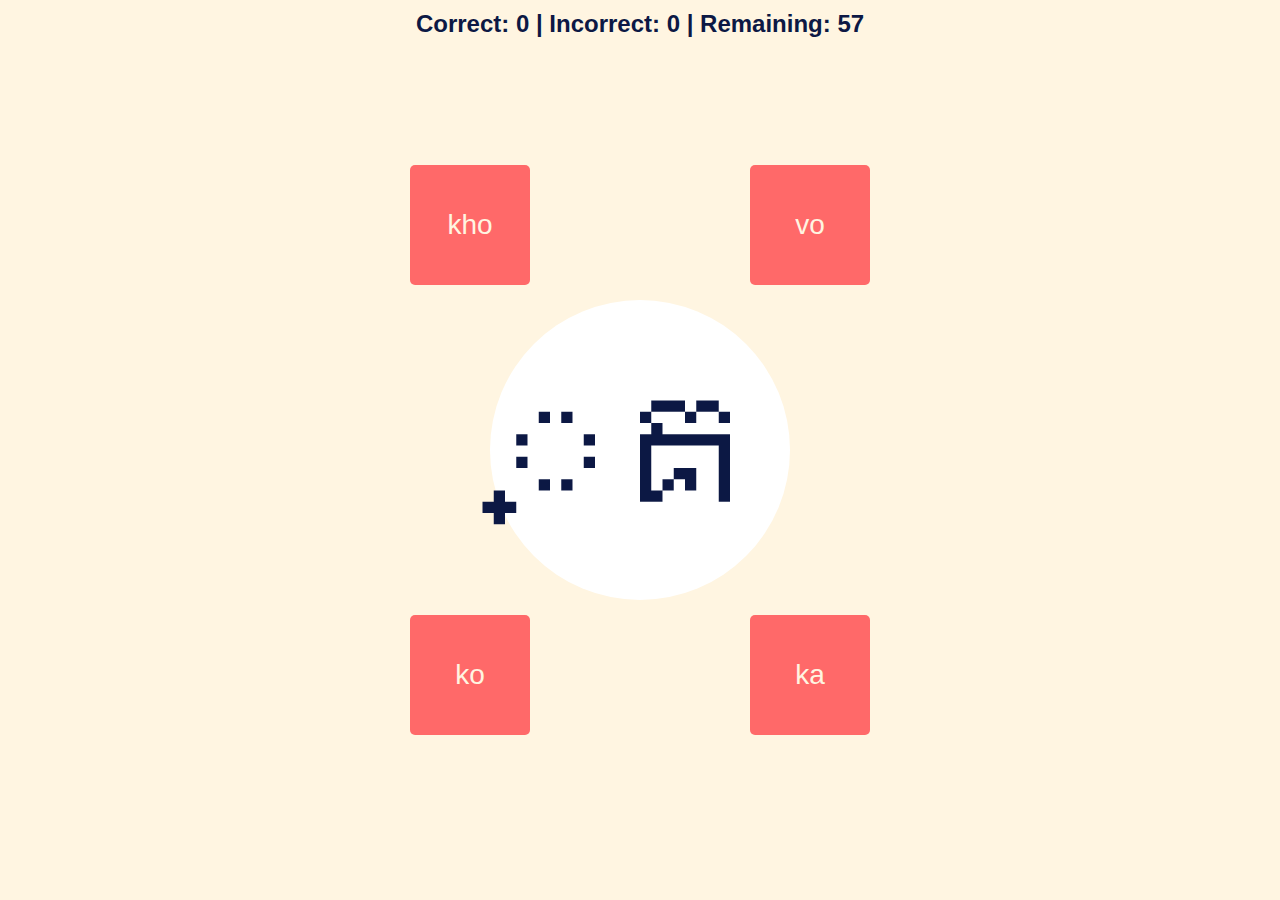
==== index.html @ ad2aab5b "Update index.html" ====
<!DOCTYPE html>
<html lang="en">
<head>
    <meta charset="UTF-8">
    <meta name="viewport" content="width=device-width, initial-scale=1.0">
    <title>Khmer Letter Game</title>
    <style>
        body {
            background-color: #FFF5E1;
            font-family: Arial, sans-serif;
            display: flex;
            justify-content: center;
            align-items: center;
            height: 100vh;
            margin: 0;
            overflow: hidden;
        }
        .container {
            position: relative;
            width: 500px;
            height: 500px;
        }
        .khmer-letter-container {
            position: absolute;
            top: 50%;
            left: 50%;
            transform: translate(-50%, -50%);
            width: 300px;
            height: 300px;
            background-color: white;
            border-radius: 50%;
            display: flex;
            justify-content: center;
            align-items: center;
        }
        .khmer-letter {
            font-size: 180px;
            color: #0C1844;
        }
        .option {
            position: absolute;
            width: 120px;
            height: 120px;
            padding: 10px;
            background-color: #FF6969;
            color: #FFF5E1;
            border: none;
            border-radius: 5px;
            cursor: pointer;
            transition: background-color 0.3s;
            font-size: 28px;
            display: flex;
            justify-content: center;
            align-items: center;
        }
        .option:hover {
            background-color: #C80036;
        }
        .option:nth-child(2) { top: -35px; left: 20px; }
        .option:nth-child(3) { top: -35px; right: 20px; }
        .option:nth-child(4) { bottom: -35px; left: 20px; }
        .option:nth-child(5) { bottom: -35px; right: 20px; }
        .result {
            position: absolute;
            top: 80%;
            left: 50%;
            transform: translate(-50%, -50%);
            font-size: 80px;
            display: none;
            color: #C80036;
            width: 100%; 
            text-align: center; 
        }
        .tracker {
            position: absolute;
            top: 10px;
            left: 50%;
            transform: translateX(-50%);
            font-size: 24px;
            color: #0C1844; 
            font-weight: bold;
        }
        .correct {
            background-color: #4CAF50 !important; /* Green color for correct answer */
            color: white !important;
        }
        @keyframes float {
            0% { transform: translate(-50%, -50%) translateY(0px); }
            50% { transform: translate(-50%, -50%) translateY(-10px); }
            100% { transform: translate(-50%, -50%) translateY(0px); }
        }
        @keyframes float1 {
            0% { transform: translateY(0px); }
            50% { transform: translateY(-8px) translateX(5px); }
            100% { transform: translateY(0px); }
        }
        @keyframes float2 {
            0% { transform: translateY(0px); }
            50% { transform: translateY(-10px) translateX(-3px); }
            100% { transform: translateY(0px); }
        }
        @keyframes float3 {
            0% { transform: translateY(0px); }
            50% { transform: translateY(-7px) translateX(-6px); }
            100% { transform: translateY(0px); }
        }
        @keyframes float4 {
            0% { transform: translateY(0px); }
            50% { transform: translateY(-9px) translateX(4px); }
            100% { transform: translateY(0px); }
        }
        @media (hover: none) {
            .option:hover {
                background-color: #FF6969;
            }
        }
    </style>
</head>
<body>
    <div class="tracker" id="tracker">Correct: 0 Incorrect: 0 Remaining: 0</div>
    <div class="container">
        <div class="khmer-letter-container">
            <div class="khmer-letter" id="khmerLetter"></div>
        </div>
        <button class="option" onclick="checkAnswer(this)"></button>
        <button class="option" onclick="checkAnswer(this)"></button>
        <button class="option" onclick="checkAnswer(this)"></button>
        <button class="option" onclick="checkAnswer(this)"></button>
        <div class="result" id="result"></div>
    </div>

    <script>
        let consonants = [];
        let currentConsonant;
        let correct = 0;
        let incorrect = 0;
        let remaining;
        let isWaitingForNextRound = false;

        // Load JSON data
        fetch('./khmer-consonant-list.JSON')  // Use a relative path
            .then(response => response.json())
            .then(data => {
                consonants = data;
                remaining = consonants.length;
                updateTracker();
                newRound();
            })
            .catch(error => {
                console.error('Error loading JSON:', error);
                alert('Failed to load consonant data. Please try refreshing the page.');
            });

        function updateTracker() {
            document.getElementById('tracker').textContent = `Correct: ${correct} | Incorrect: ${incorrect} | Remaining: ${remaining}`;
        }

        function newRound() {
            if (remaining === 0) {
                alert("Game Over! You've seen all the consonants.");
                return;
            }

            const index = Math.floor(Math.random() * consonants.length);
            currentConsonant = consonants[index];
            consonants.splice(index, 1);
            remaining--;

            document.getElementById('khmerLetter').textContent = currentConsonant.khmer;

            const options = [currentConsonant.phonetic];
            while (options.length < 4) {
                const randomPhonetic = consonants[Math.floor(Math.random() * consonants.length)].phonetic;
                if (!options.includes(randomPhonetic)) {
                    options.push(randomPhonetic);
                }
            }

            // Shuffle options
            options.sort(() => Math.random() - 0.5);

            // Set button text
            const buttons = document.querySelectorAll('.option');
            buttons.forEach((button, index) => {
                button.textContent = options[index];
            });

            updateTracker();
        }

        function checkAnswer(button) {
            if (isWaitingForNextRound) return; // Prevent multiple clicks while waiting

            const resultElement = document.getElementById('result');
            const buttons = document.querySelectorAll('.option');
            
            isWaitingForNextRound = true;
            
            if (button.textContent === currentConsonant.phonetic) {
                resultElement.innerHTML = '✓';
                correct++;
                button.classList.add('correct');
                playPronunciation(currentConsonant);
            } else {
                resultElement.innerHTML = '✗';
                incorrect++;
                // Highlight the correct answer
                buttons.forEach(btn => {
                    if (btn.textContent === currentConsonant.phonetic) {
                        btn.classList.add('correct');
                    }
                });
            }
            resultElement.style.display = 'block';
            updateTracker();
            
            // Disable all buttons after an answer is selected
            buttons.forEach(btn => btn.disabled = true);

            setTimeout(prepareNextRound, 1500);
        }

        function prepareNextRound() {
            const resultElement = document.getElementById('result');
            resultElement.style.display = 'none';
            
            const buttons = document.querySelectorAll('.option');
            buttons.forEach(btn => {
                btn.classList.remove('correct');
                btn.disabled = false;
                btn.blur();
            });

            isWaitingForNextRound = false;
            newRound();
        }

        function playPronunciation(consonant) {
            // This function is not defined in the provided code, so I'll leave it as is.
            // You might need to implement this function or adjust it according to your needs.
        }
    </script>
</body>
</html>
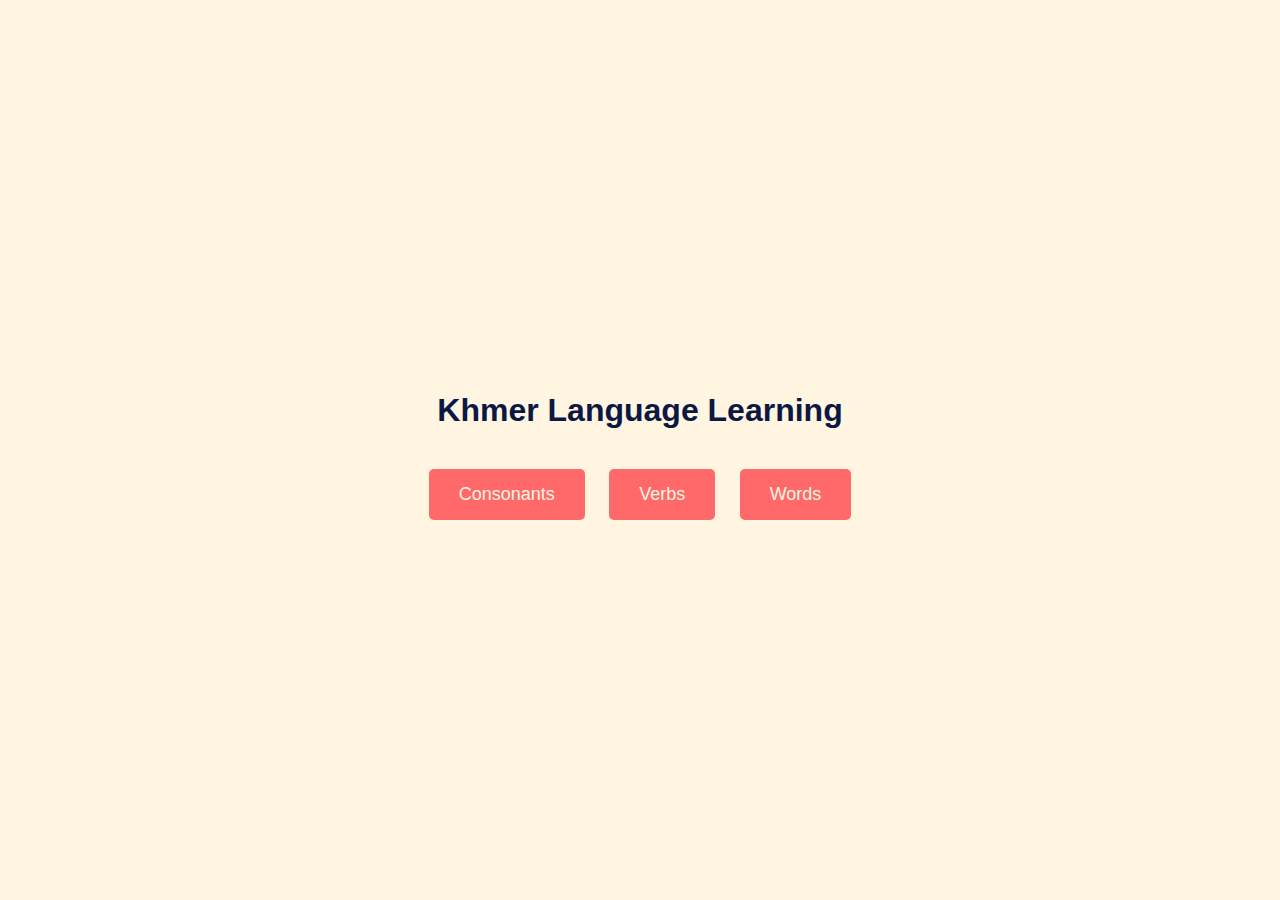
==== commit 00d1ea9e: "Folder Additions" ====
--- a/index.html
+++ b/index.html
@@ -3,242 +3,46 @@
 <head>
     <meta charset="UTF-8">
     <meta name="viewport" content="width=device-width, initial-scale=1.0">
-    <title>Khmer Letter Game</title>
+    <title>Khmer Language Learning</title>
     <style>
         body {
+            font-family: Arial, sans-serif;
             background-color: #FFF5E1;
-            font-family: Arial, sans-serif;
             display: flex;
             justify-content: center;
             align-items: center;
             height: 100vh;
             margin: 0;
-            overflow: hidden;
         }
         .container {
-            position: relative;
-            width: 500px;
-            height: 500px;
+            text-align: center;
         }
-        .khmer-letter-container {
-            position: absolute;
-            top: 50%;
-            left: 50%;
-            transform: translate(-50%, -50%);
-            width: 300px;
-            height: 300px;
-            background-color: white;
-            border-radius: 50%;
-            display: flex;
-            justify-content: center;
-            align-items: center;
+        h1 {
+            color: #0C1844;
+            margin-bottom: 30px;
         }
-        .khmer-letter {
-            font-size: 180px;
-            color: #0C1844;
-        }
-        .option {
-            position: absolute;
-            width: 120px;
-            height: 120px;
-            padding: 10px;
+        .button {
+            display: inline-block;
+            padding: 15px 30px;
+            margin: 10px;
             background-color: #FF6969;
             color: #FFF5E1;
-            border: none;
+            text-decoration: none;
             border-radius: 5px;
-            cursor: pointer;
+            font-size: 18px;
             transition: background-color 0.3s;
-            font-size: 28px;
-            display: flex;
-            justify-content: center;
-            align-items: center;
         }
-        .option:hover {
+        .button:hover {
             background-color: #C80036;
-        }
-        .option:nth-child(2) { top: -35px; left: 20px; }
-        .option:nth-child(3) { top: -35px; right: 20px; }
-        .option:nth-child(4) { bottom: -35px; left: 20px; }
-        .option:nth-child(5) { bottom: -35px; right: 20px; }
-        .result {
-            position: absolute;
-            top: 80%;
-            left: 50%;
-            transform: translate(-50%, -50%);
-            font-size: 80px;
-            display: none;
-            color: #C80036;
-            width: 100%; 
-            text-align: center; 
-        }
-        .tracker {
-            position: absolute;
-            top: 10px;
-            left: 50%;
-            transform: translateX(-50%);
-            font-size: 24px;
-            color: #0C1844; 
-            font-weight: bold;
-        }
-        .correct {
-            background-color: #4CAF50 !important; /* Green color for correct answer */
-            color: white !important;
-        }
-        @keyframes float {
-            0% { transform: translate(-50%, -50%) translateY(0px); }
-            50% { transform: translate(-50%, -50%) translateY(-10px); }
-            100% { transform: translate(-50%, -50%) translateY(0px); }
-        }
-        @keyframes float1 {
-            0% { transform: translateY(0px); }
-            50% { transform: translateY(-8px) translateX(5px); }
-            100% { transform: translateY(0px); }
-        }
-        @keyframes float2 {
-            0% { transform: translateY(0px); }
-            50% { transform: translateY(-10px) translateX(-3px); }
-            100% { transform: translateY(0px); }
-        }
-        @keyframes float3 {
-            0% { transform: translateY(0px); }
-            50% { transform: translateY(-7px) translateX(-6px); }
-            100% { transform: translateY(0px); }
-        }
-        @keyframes float4 {
-            0% { transform: translateY(0px); }
-            50% { transform: translateY(-9px) translateX(4px); }
-            100% { transform: translateY(0px); }
-        }
-        @media (hover: none) {
-            .option:hover {
-                background-color: #FF6969;
-            }
         }
     </style>
 </head>
 <body>
-    <div class="tracker" id="tracker">Correct: 0 Incorrect: 0 Remaining: 0</div>
     <div class="container">
-        <div class="khmer-letter-container">
-            <div class="khmer-letter" id="khmerLetter"></div>
-        </div>
-        <button class="option" onclick="checkAnswer(this)"></button>
-        <button class="option" onclick="checkAnswer(this)"></button>
-        <button class="option" onclick="checkAnswer(this)"></button>
-        <button class="option" onclick="checkAnswer(this)"></button>
-        <div class="result" id="result"></div>
+        <h1>Khmer Language Learning</h1>
+        <a href="/alpha-consonants/alpha-consonants.html" class="button">Consonants</a>
+        <a href="/alpha-verbs/alpha-verbs.html" class="button">Verbs</a>
+        <a href="/words/words.html" class="button">Words</a>
     </div>
-
-    <script>
-        let consonants = [];
-        let currentConsonant;
-        let correct = 0;
-        let incorrect = 0;
-        let remaining;
-        let isWaitingForNextRound = false;
-
-        // Load JSON data
-        fetch('./khmer-consonant-list.JSON')  // Use a relative path
-            .then(response => response.json())
-            .then(data => {
-                consonants = data;
-                remaining = consonants.length;
-                updateTracker();
-                newRound();
-            })
-            .catch(error => {
-                console.error('Error loading JSON:', error);
-                alert('Failed to load consonant data. Please try refreshing the page.');
-            });
-
-        function updateTracker() {
-            document.getElementById('tracker').textContent = `Correct: ${correct} | Incorrect: ${incorrect} | Remaining: ${remaining}`;
-        }
-
-        function newRound() {
-            if (remaining === 0) {
-                alert("Game Over! You've seen all the consonants.");
-                return;
-            }
-
-            const index = Math.floor(Math.random() * consonants.length);
-            currentConsonant = consonants[index];
-            consonants.splice(index, 1);
-            remaining--;
-
-            document.getElementById('khmerLetter').textContent = currentConsonant.khmer;
-
-            const options = [currentConsonant.phonetic];
-            while (options.length < 4) {
-                const randomPhonetic = consonants[Math.floor(Math.random() * consonants.length)].phonetic;
-                if (!options.includes(randomPhonetic)) {
-                    options.push(randomPhonetic);
-                }
-            }
-
-            // Shuffle options
-            options.sort(() => Math.random() - 0.5);
-
-            // Set button text
-            const buttons = document.querySelectorAll('.option');
-            buttons.forEach((button, index) => {
-                button.textContent = options[index];
-            });
-
-            updateTracker();
-        }
-
-        function checkAnswer(button) {
-            if (isWaitingForNextRound) return; // Prevent multiple clicks while waiting
-
-            const resultElement = document.getElementById('result');
-            const buttons = document.querySelectorAll('.option');
-            
-            isWaitingForNextRound = true;
-            
-            if (button.textContent === currentConsonant.phonetic) {
-                resultElement.innerHTML = '✓';
-                correct++;
-                button.classList.add('correct');
-                playPronunciation(currentConsonant);
-            } else {
-                resultElement.innerHTML = '✗';
-                incorrect++;
-                // Highlight the correct answer
-                buttons.forEach(btn => {
-                    if (btn.textContent === currentConsonant.phonetic) {
-                        btn.classList.add('correct');
-                    }
-                });
-            }
-            resultElement.style.display = 'block';
-            updateTracker();
-            
-            // Disable all buttons after an answer is selected
-            buttons.forEach(btn => btn.disabled = true);
-
-            setTimeout(prepareNextRound, 1500);
-        }
-
-        function prepareNextRound() {
-            const resultElement = document.getElementById('result');
-            resultElement.style.display = 'none';
-            
-            const buttons = document.querySelectorAll('.option');
-            buttons.forEach(btn => {
-                btn.classList.remove('correct');
-                btn.disabled = false;
-                btn.blur();
-            });
-
-            isWaitingForNextRound = false;
-            newRound();
-        }
-
-        function playPronunciation(consonant) {
-            // This function is not defined in the provided code, so I'll leave it as is.
-            // You might need to implement this function or adjust it according to your needs.
-        }
-    </script>
 </body>
 </html>
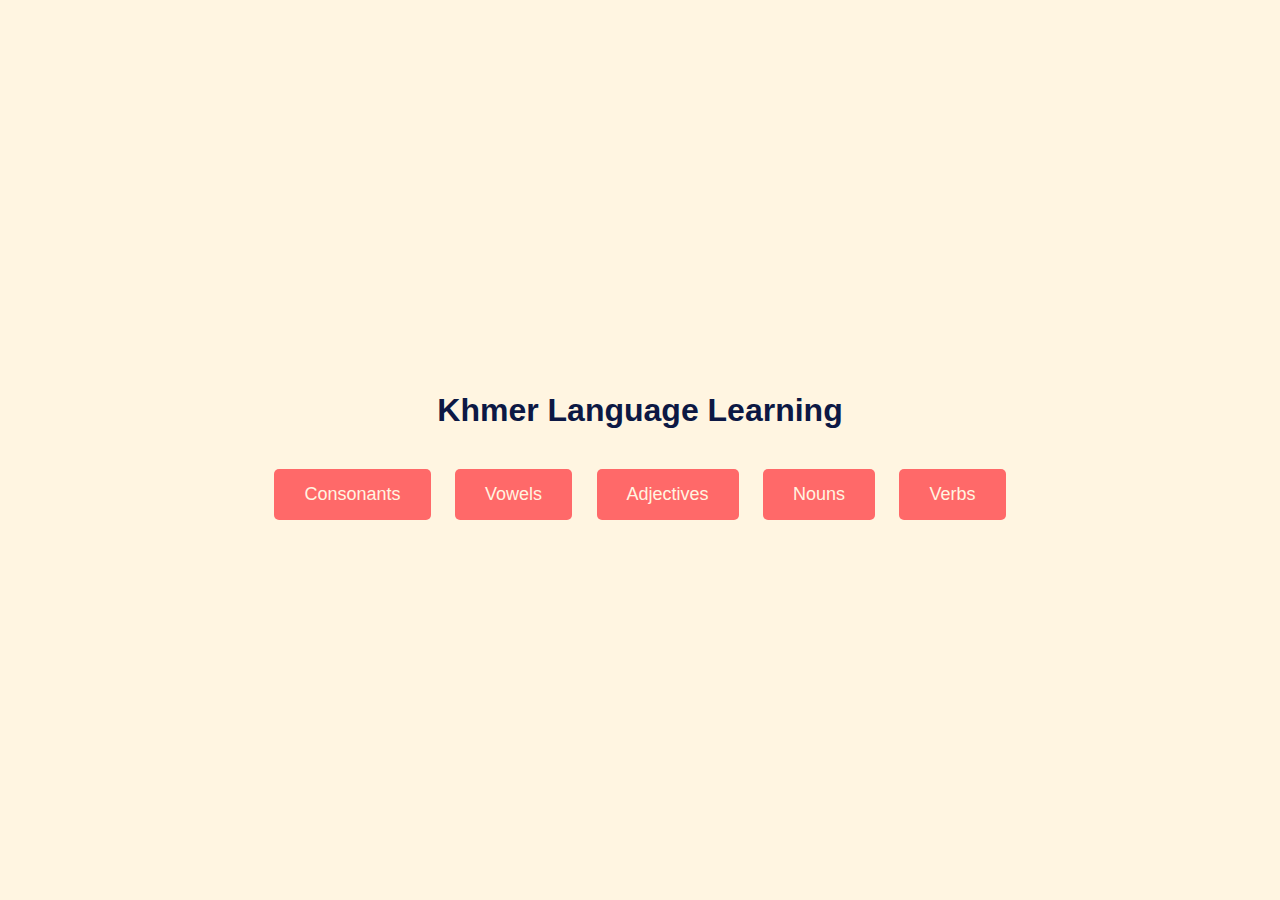
==== commit dca14a99: "Added vowels section" ====
--- a/index.html
+++ b/index.html
@@ -41,8 +41,10 @@
     <div class="container">
         <h1>Khmer Language Learning</h1>
         <a href="/alpha-consonants/alpha-consonants.html" class="button">Consonants</a>
-        <a href="/alpha-verbs/alpha-verbs.html" class="button">Verbs</a>
-        <a href="/words/words.html" class="button">Words</a>
+        <a href="/alpha-verbs/alpha-vowels.html" class="button">Vowels</a>
+        <a href="/words/words.html" class="button">Adjectives</a>
+        <a href="/words/words.html" class="button">Nouns</a>
+        <a href="/words/words.html" class="button">Verbs</a>
     </div>
 </body>
 </html>
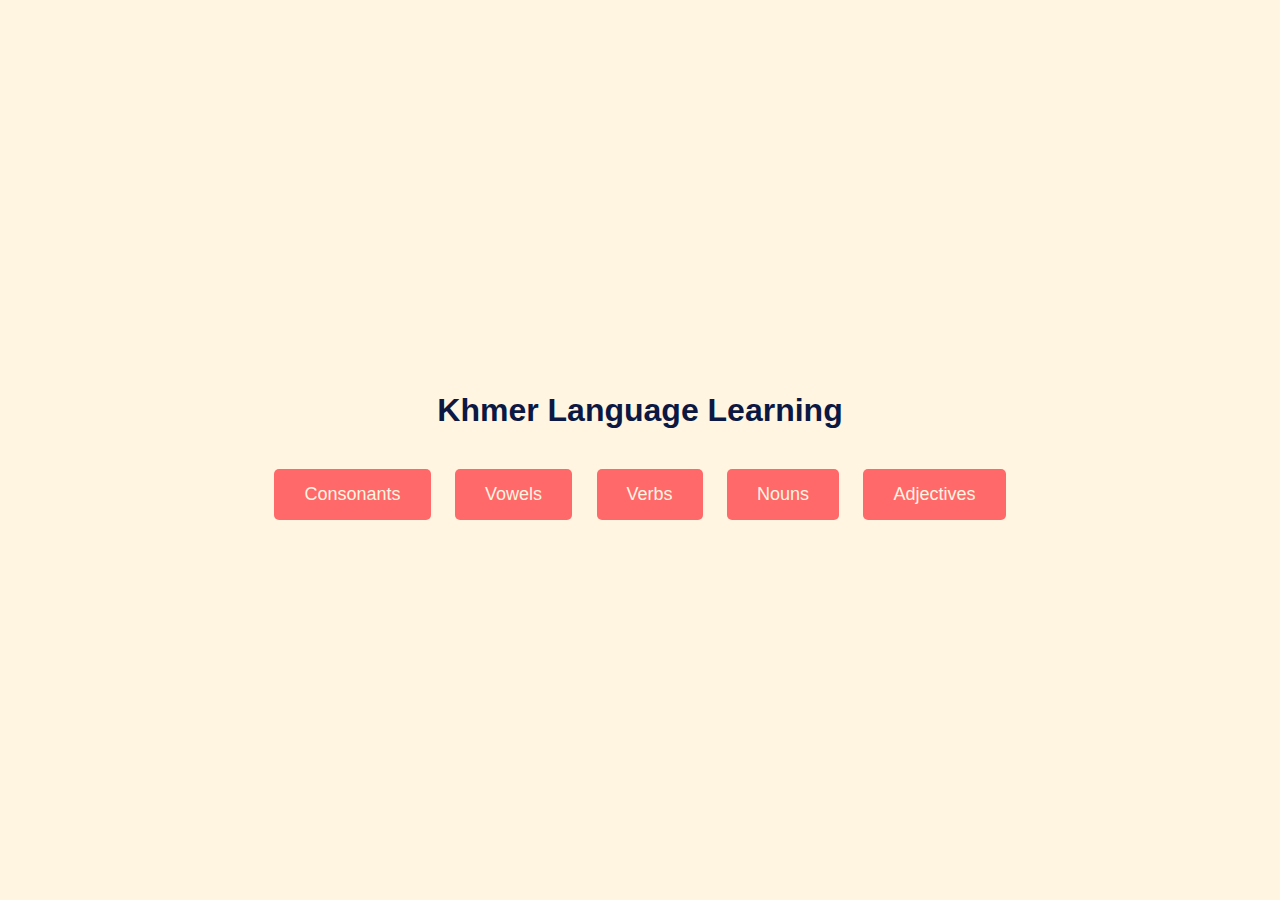
==== commit c10acf3d: "JSON File relocated" ====
--- a/index.html
+++ b/index.html
@@ -41,10 +41,10 @@
     <div class="container">
         <h1>Khmer Language Learning</h1>
         <a href="/alpha-consonants/alpha-consonants.html" class="button">Consonants</a>
-        <a href="/alpha-verbs/alpha-vowels.html" class="button">Vowels</a>
-        <a href="/words/words.html" class="button">Adjectives</a>
-        <a href="/words/words.html" class="button">Nouns</a>
-        <a href="/words/words.html" class="button">Verbs</a>
+        <a href="/alpha-vowels/alpha-vowels.html" class="button">Vowels</a>
+        <a href="/alpha-verbs/alpha-verbs.html" class="button">Verbs</a>
+        <a href="/alpha-nouns/alpha-nouns.html" class="button">Nouns</a>
+        <a href="/alpha-adjectives/alpha-adjectives.html" class="button">Adjectives</a>
     </div>
 </body>
 </html>
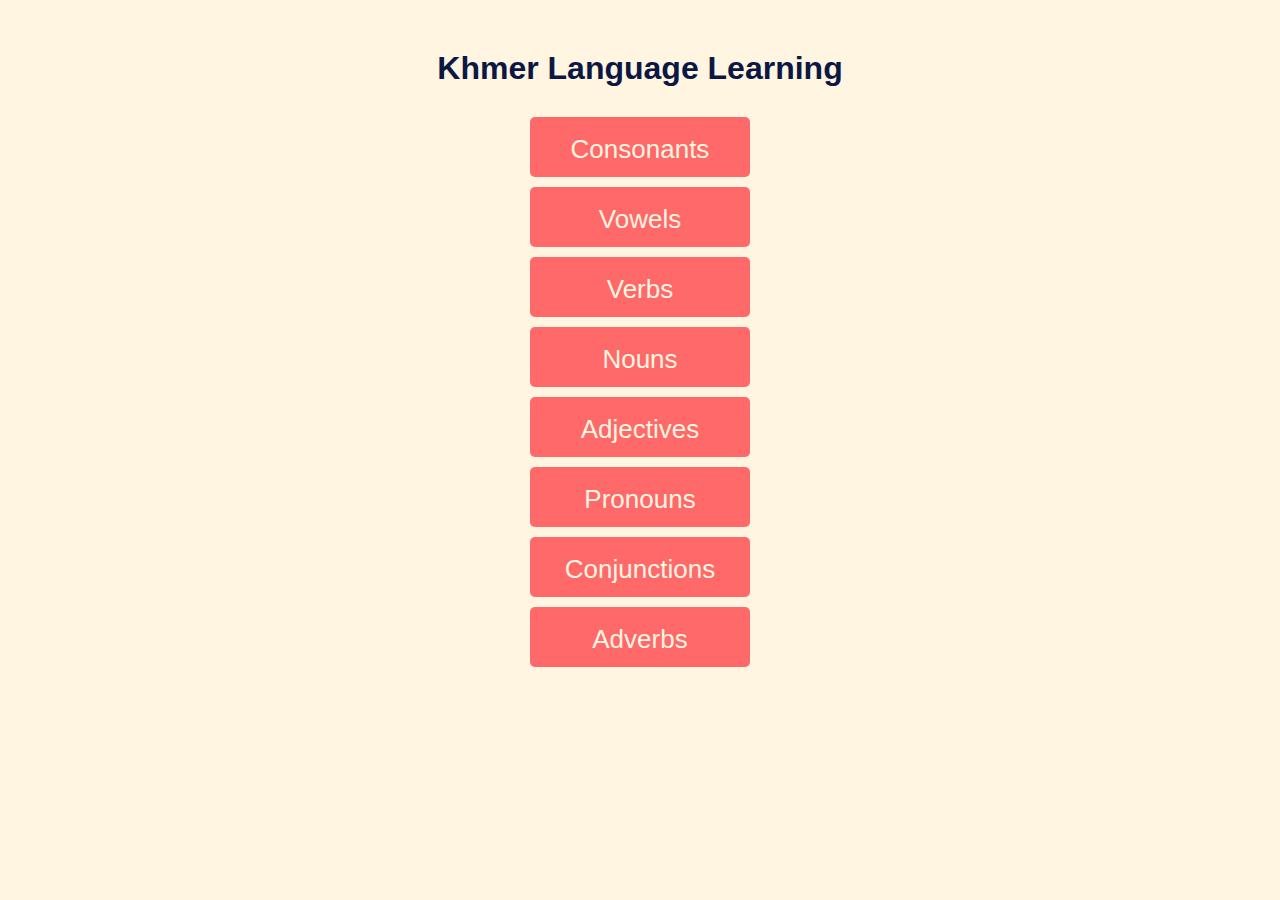
==== commit 021133b5: "Finished to a point" ====
--- a/index.html
+++ b/index.html
@@ -9,28 +9,37 @@
             font-family: Arial, sans-serif;
             background-color: #FFF5E1;
             display: flex;
-            justify-content: center;
+            flex-direction: column; /* Change to column to stack elements */
+            justify-content: flex-start; /* Align items to the top */
             align-items: center;
-            height: 100vh;
+            height: 100vh; /* Keep full viewport height */
             margin: 0;
         }
         .container {
             text-align: center;
+            margin-top: 20px; /* Add some margin to separate from the top */
         }
         h1 {
+            display: block; 
             color: #0C1844;
             margin-bottom: 30px;
+            margin-top: 30px;
         }
         .button {
-            display: inline-block;
-            padding: 15px 30px;
-            margin: 10px;
+            display: block; /* Stack links vertically */
+            width: 200px; /* Set a fixed width */
+            height: 40px; /* Set a fixed height */
+            padding: 10px; /* Optional: Add padding for better appearance */
+            margin: 10px auto; /* Center the buttons and add vertical spacing */
             background-color: #FF6969;
             color: #FFF5E1;
             text-decoration: none;
             border-radius: 5px;
-            font-size: 18px;
+            font-size: 26px;
+            text-align: center; /* Center text horizontally */
+            line-height: 45px; /* Center text vertically by matching the height */
             transition: background-color 0.3s;
+            
         }
         .button:hover {
             background-color: #C80036;
@@ -42,9 +51,12 @@
         <h1>Khmer Language Learning</h1>
         <a href="/alpha-consonants/alpha-consonants.html" class="button">Consonants</a>
         <a href="/alpha-vowels/alpha-vowels.html" class="button">Vowels</a>
-        <a href="/alpha-verbs/alpha-verbs.html" class="button">Verbs</a>
-        <a href="/alpha-nouns/alpha-nouns.html" class="button">Nouns</a>
-        <a href="/alpha-adjectives/alpha-adjectives.html" class="button">Adjectives</a>
+        <a href="/alpha-verbs/verbs.html" class="button">Verbs</a>
+        <a href="/alpha-nouns/nouns.html" class="button">Nouns</a>
+        <a href="/alpha-adjectives/adjectives.html" class="button">Adjectives</a>
+        <a href="/pronouns/pronouns.html" class="button">Pronouns</a>
+        <a href="/conjunctions/conjunctions.html" class="button">Conjunctions</a>
+        <a href="/adverbs/adverbs.html" class="button">Adverbs</a>
     </div>
 </body>
 </html>
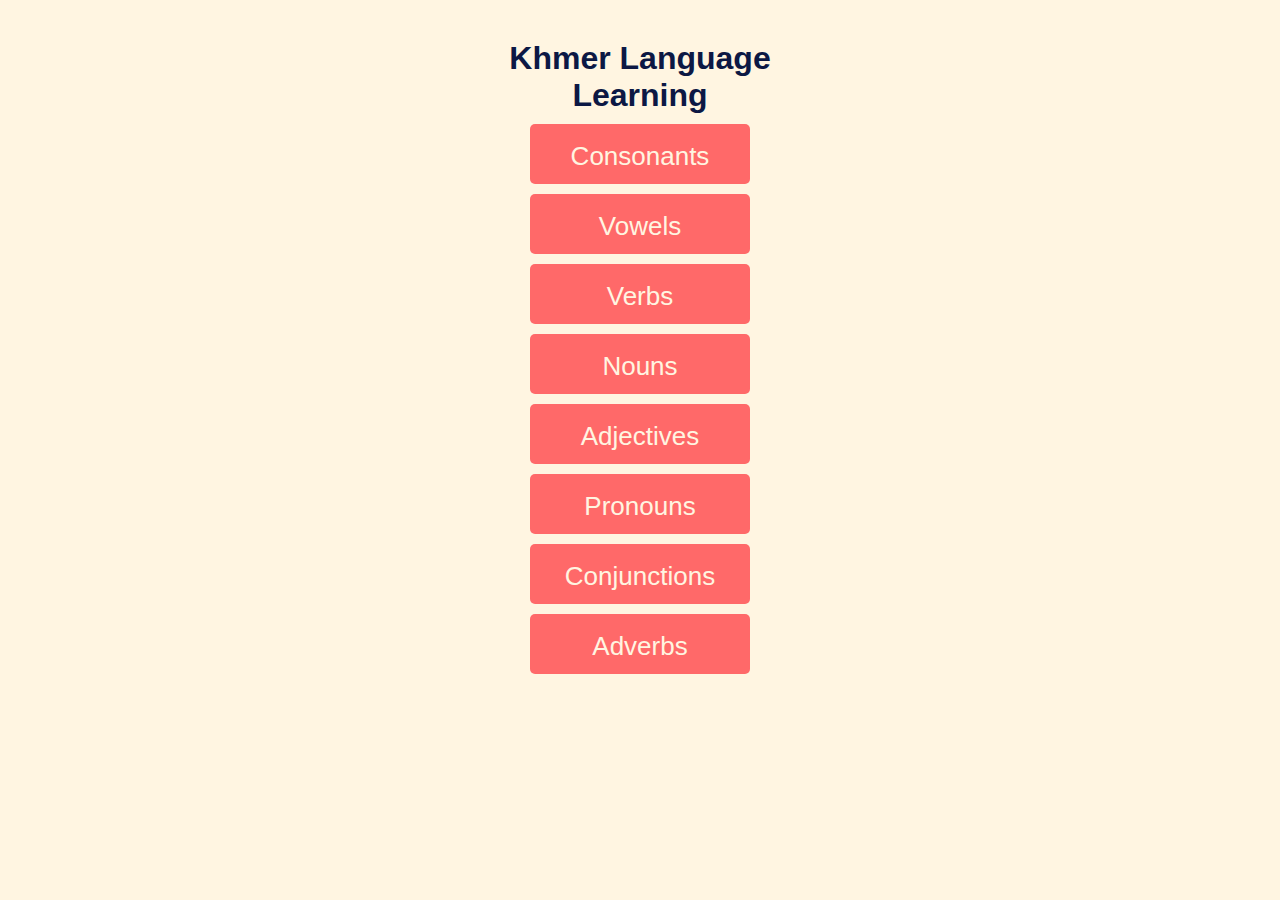
==== commit a38ded74: "Images etc" ====
--- a/index.html
+++ b/index.html
@@ -3,7 +3,9 @@
 <head>
     <meta charset="UTF-8">
     <meta name="viewport" content="width=device-width, initial-scale=1.0">
+    <link rel="stylesheet" href="styles.css">
     <title>Khmer Language Learning</title>
+
     <style>
         body {
             font-family: Arial, sans-serif;
@@ -16,6 +18,8 @@
             margin: 0;
         }
         .container {
+            background-color: #FFF5E1;
+            padding: 20px;
             text-align: center;
             margin-top: 20px; /* Add some margin to separate from the top */
         }
@@ -24,6 +28,9 @@
             color: #0C1844;
             margin-bottom: 30px;
             margin-top: 30px;
+            width: 300px;
+            text-align: center;
+            margin:auto;
         }
         .button {
             display: block; /* Stack links vertically */
--- a/styles.css
+++ b/styles.css
@@ -0,0 +1,269 @@
+body {
+    background-color: #FFF5E1;
+    font-family: Arial, sans-serif;
+    display: flex;
+    justify-content: center;
+    align-items: center;
+    height: 100vh;
+    margin: 0;
+    overflow: hidden;
+}
+.container {
+    position: relative;
+    width: 500px;
+    height: 500px;
+}
+.khmer-letter-container {
+    position: absolute;
+    top: 50%;
+    left: 50%;
+    transform: translate(-50%, -50%);
+    width: 300px;
+    height: 300px;
+    background-color: white;
+    border-radius: 50%;
+    display: flex;
+    justify-content: center;
+    align-items: center;
+}
+.non-selectable {
+    -webkit-user-select: none; /* Safari */        
+    -moz-user-select: none; /* Firefox */
+    -ms-user-select: none; /* IE10+/Edge */
+    user-select: none; /* Standard */
+}
+.khmer-letter {
+    font-size: 180px;
+    color: #0C1844;
+    -webkit-user-select: none; /* Safari */        
+    -moz-user-select: none; /* Firefox */
+    -ms-user-select: none; /* IE10+/Edge */
+    user-select: none; /* Standard */
+}
+.option {
+    position: absolute;
+    width: 120px;
+    height: 120px;
+    padding: 10px;
+    background-color: #FF6969;
+    color: #FFF5E1;
+    border: none;
+    border-radius: 5px;
+    cursor: pointer;
+    transition: background-color 0.3s;
+    font-size: 28px;
+    display: flex;
+    justify-content: center;
+    align-items: center;
+    box-shadow: 2px 2px 5px rgba(0, 0, 0, 0.2);
+}
+.option:hover {
+    background-color: #C80036;
+}
+.option:nth-child(2) { top: -35px; left: 20px; }
+.option:nth-child(3) { top: -35px; right: 20px; }
+.option:nth-child(4) { bottom: -35px; left: 20px; }
+.option:nth-child(5) { bottom: -35px; right: 20px; }
+.result {
+    position: absolute;
+    top: 80%;
+    left: 50%;
+    transform: translate(-50%, -50%);
+    font-size: 80px;
+    display: none;
+    color: #C80036;
+    width: 100%; 
+    text-align: center; 
+}
+.tracker {
+    position: absolute;
+    top: 10px;
+    left: 50%;
+    transform: translateX(-50%);
+    font-size: 24px;
+    color: #0C1844; 
+    font-weight: bold;
+    display: flex;
+    gap: 20px;
+}
+.tracker span {
+    display: flex;
+    align-items: center;
+}
+.tracker span::before {
+    margin-right: 5px;
+}
+.correct::before {
+    content: '✓';
+    color: #4CAF50;
+}
+.incorrect::before {
+    content: '✗';
+    color: #C80036;
+}
+.remaining::before {
+    content: '◻';
+    color: #0C1844;
+}
+.back-button {
+    position: absolute;
+    top: 10px;
+    right: 10px;
+    margin-right: 10px;
+    padding: 10px 20px;
+    background-color: #FF6969;
+    color: #FFF5E1;
+    text-decoration: none;
+    border-radius: 5px;
+    font-size: 16px;
+    transition: background-color 0.3s;
+}
+.back-button:hover {
+    background-color: #C80036;
+}
+.group-selection {
+    position: absolute;
+    top: 50%;
+    left: 50%;
+    transform: translate(-50%, -50%);
+    text-align: center;
+    background-color: white;
+    padding: 30px;
+    border-radius: 10px;
+    box-shadow: 0 0 10px rgba(0,0,0,0.1);
+    font-size: 18px;
+    width: 90%;
+    max-width: 400px;
+}
+.group-selection h2 {
+    margin-bottom: 20px;
+}
+.group-selection div {
+    margin-bottom: 15px;
+}
+.group-selection label {
+    display: inline-block;
+    margin-right: 15px;
+    font-size: 20px;
+}
+.group-selection input[type="checkbox"] {
+    width: 20px;
+    height: 20px;
+    margin-right: 5px;
+    vertical-align: middle;
+}
+.group-info {
+    display: inline-block;
+    width: 30px;
+    height: 30px;
+    line-height: 30px;
+    text-align: center;
+    background-color: #FF6969;
+    color: #FFF5E1;
+    border-radius: 50%;
+    cursor: pointer;
+    margin-left: 10px;
+    font-size: 20px;
+    vertical-align: middle;
+}
+.popup {
+    display: none;
+    position: fixed;
+    top: 50%;
+    left: 50%;
+    transform: translate(-50%, -50%);
+    background-color: white;
+    padding: 30px;
+    border-radius: 10px;
+    box-shadow: 0 0 10px rgba(0,0,0,0.2);
+    z-index: 1000;
+    max-width: 80%;
+    max-height: 80%;
+    overflow-y: auto;
+    font-size: 18px;
+}
+.popup-content {
+    margin-bottom: 20px;
+}
+.popup-content h3 {
+    font-size: 24px;
+    margin-bottom: 15px;
+}
+.popup-content ul {
+    list-style-type: none;
+    padding: 0;
+}
+.popup-content li {
+    margin-bottom: 10px;
+}
+.close-popup {
+    position: absolute;
+    top: 10px;
+    right: 10px;
+    cursor: pointer;
+    font-size: 30px;
+    color: #FF6969;
+}
+.start-button {
+    margin-top: 30px;
+    padding: 15px 30px;
+    font-size: 20px;
+    width: 100%;
+    max-width: 200px;
+}
+.start-button, .reset-button {
+    margin-top: 20px;
+    padding: 10px 20px;
+    background-color: #FF6969;
+    color: #FFF5E1;
+    border: none;
+    border-radius: 5px;
+    cursor: pointer;
+    font-size: 16px;
+    transition: background-color 0.3s;
+}
+.start-button:hover, .reset-button:hover {
+    background-color: #C80036;
+}
+.reset-button {
+    position: absolute;
+    top: 10px;
+    left: 10px;
+    margin-top: 0px;
+}
+.hidden {
+    display: none;
+}
+@media (hover: none) {
+    .option:hover {
+        background-color: #FF6969;
+    }
+}
+.top-bar {
+    position: fixed;
+    top: 0;
+    left: 0;
+    right: 0;
+    display: flex;
+    justify-content: space-between;
+    align-items: center;
+    padding: 10px;
+    background-color: rgba(255, 245, 225, 0.9);
+    z-index: 100;
+}
+@media (min-width: 1024px) { /* Adjust the width as needed for your definition of desktop */
+    body {
+        background-image: url('img/Scene-20.jpg');
+        background-size: cover; /* Cover the entire viewport */
+        background-position: center; /* Center the image */
+        background-repeat: no-repeat; /* Prevent the image from repeating */
+    }
+    .top-bar  {
+        background-color: rgba(255, 245, 225, 0.0);
+    }
+    .container  {
+        background-color: rgba(255, 245, 225, 0.0);
+        margin-top: -180px;
+    }
+
+}